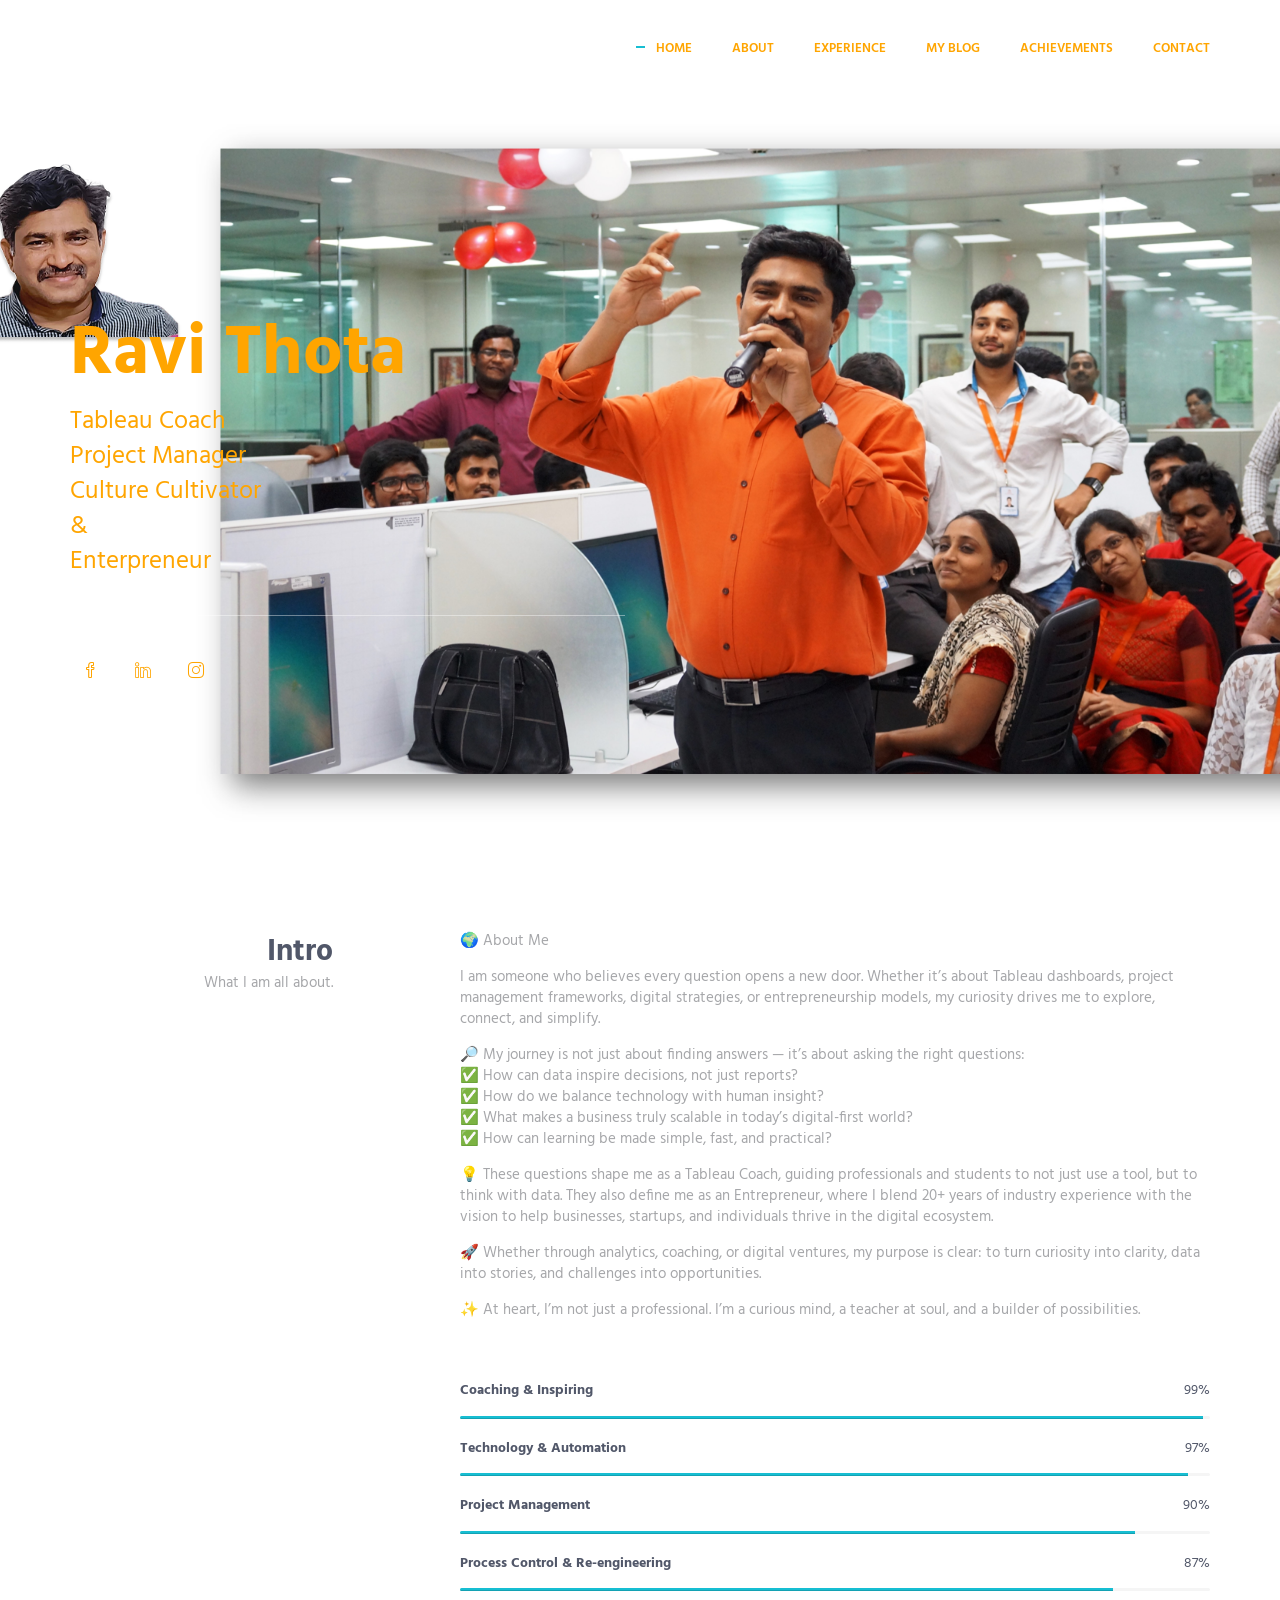
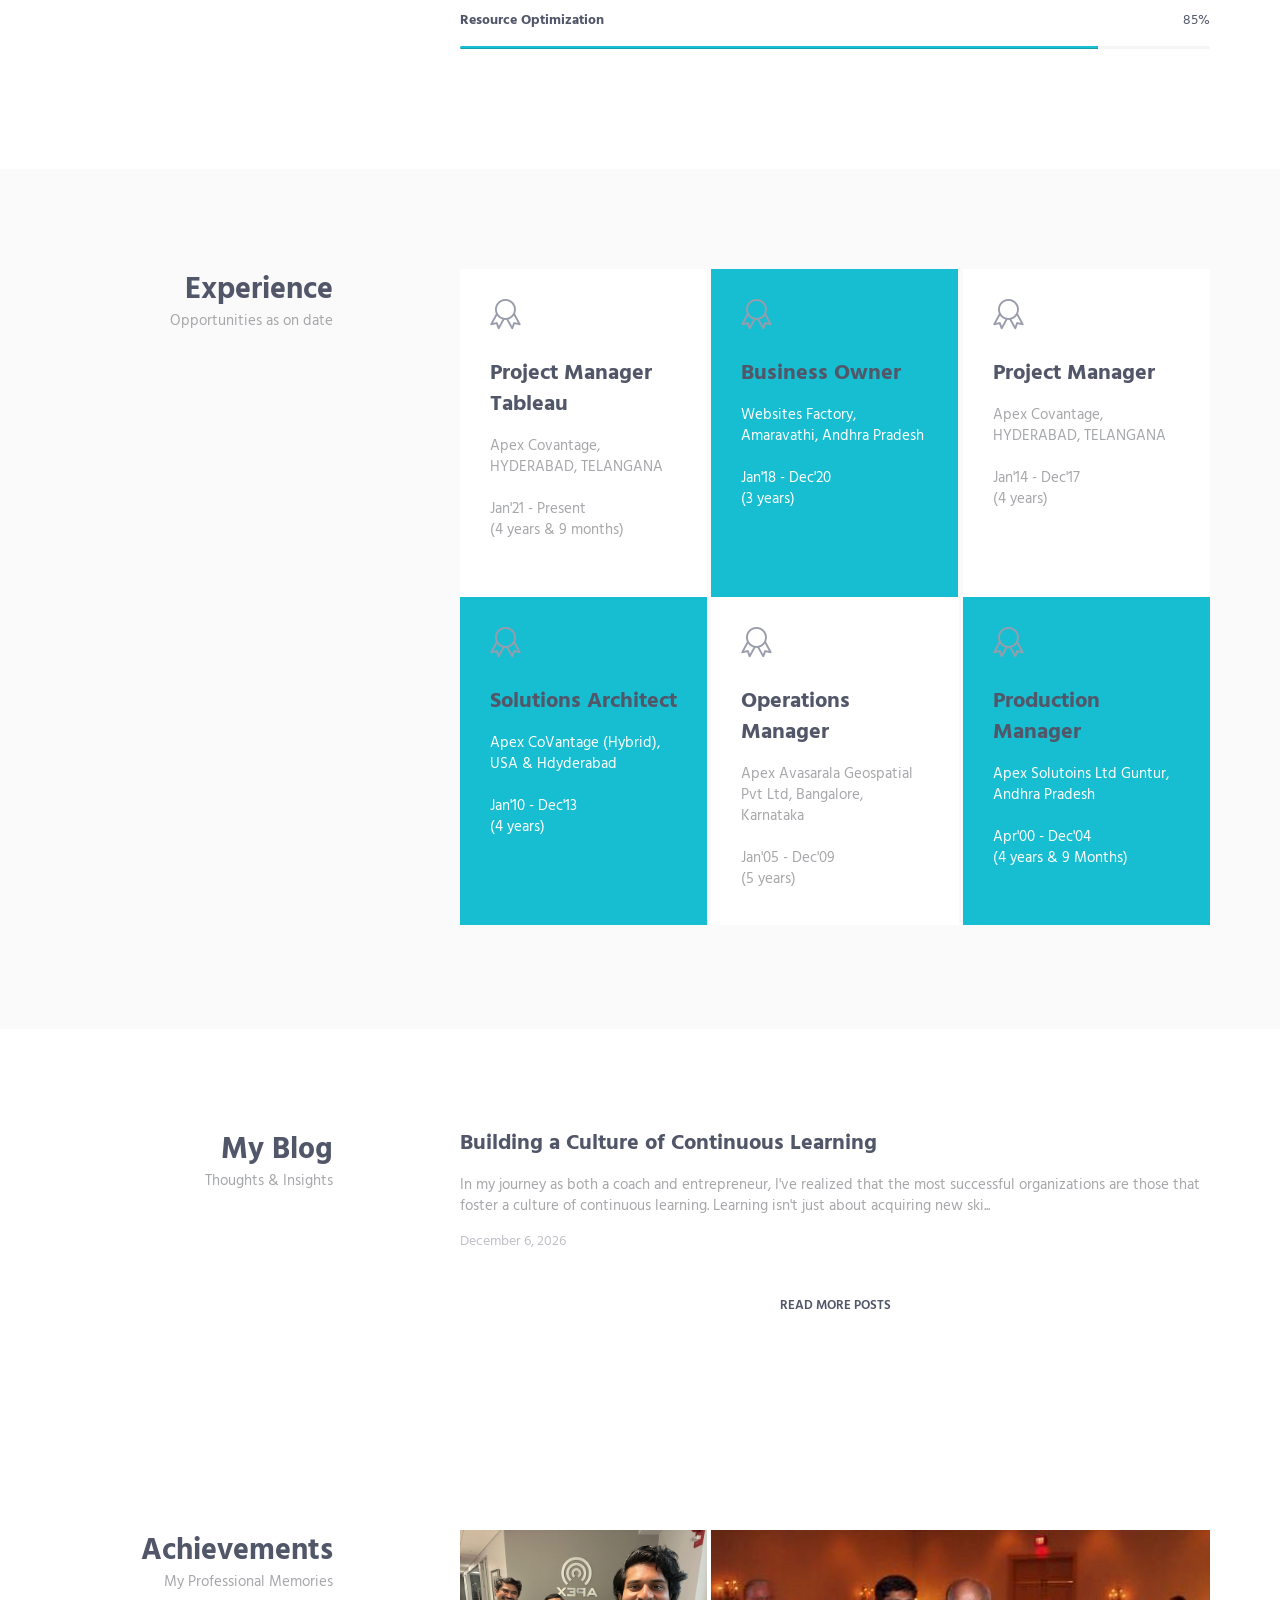
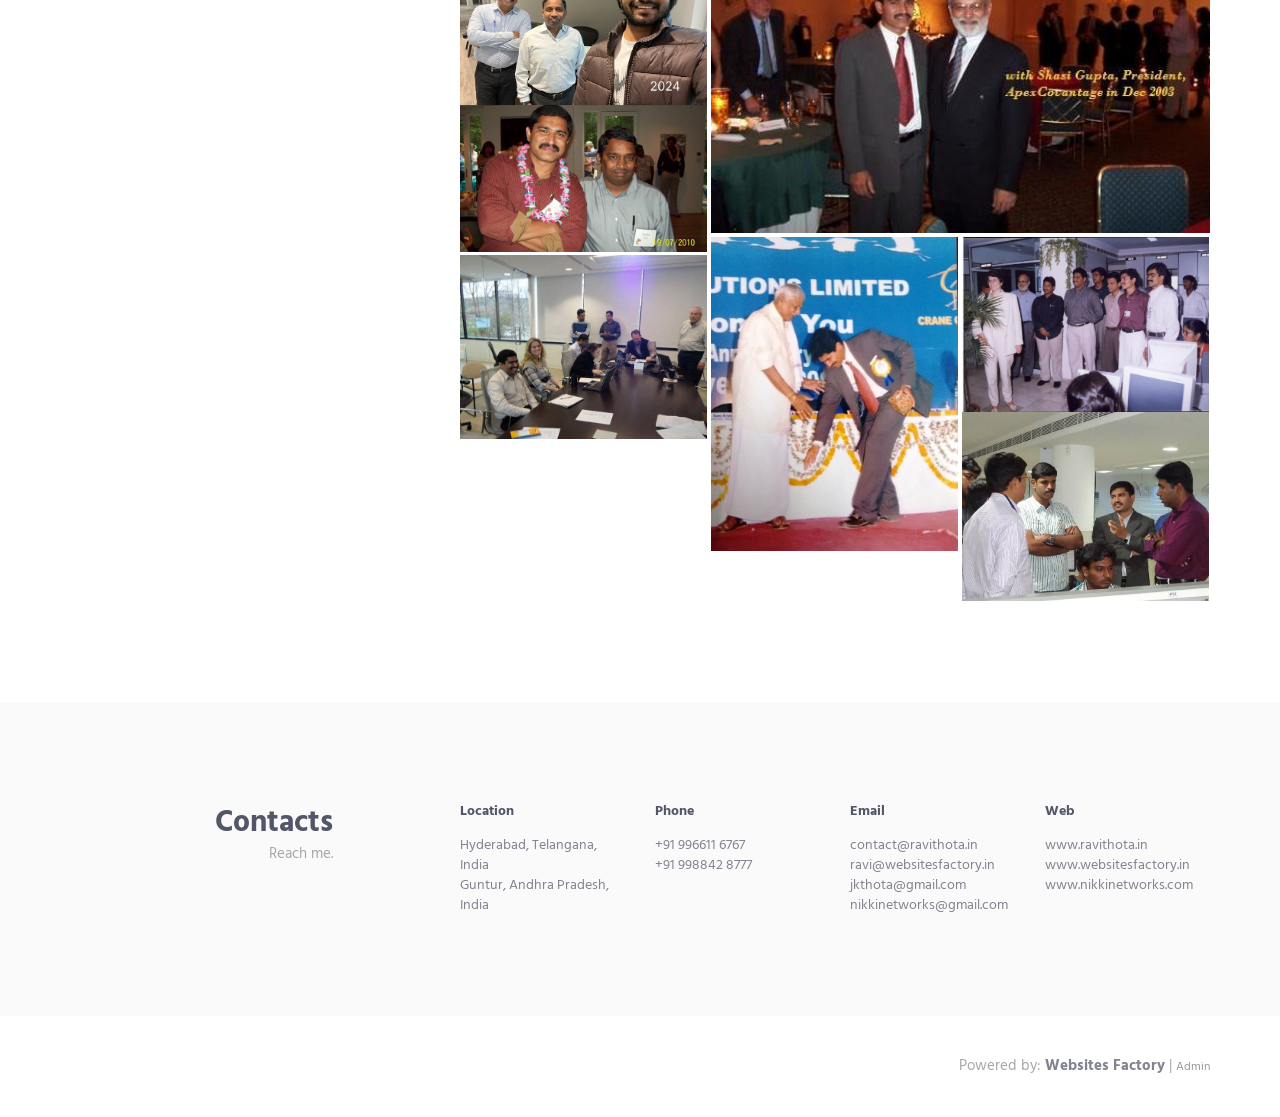
==== index.html @ 7f304d9e "First commit after adding blog feature." ====
<!DOCTYPE html>
<html lang="en" class="no-js">
    <!-- BEGIN HEAD -->
    <head>
        <meta charset="utf-8"/>
        <title>Ravi Thota - Official Website</title>
        <meta http-equiv="X-UA-Compatible" content="IE=edge">
        <meta content="width=device-width, initial-scale=1" name="viewport"/>
        <meta content="Tableau Coach" name="description"/>
        <meta content="Tableau Coach" name="author"/>

        <!-- GLOBAL MANDATORY STYLES -->
        <link href="http://fonts.googleapis.com/css?family=Hind:300,400,500,600,700" rel="stylesheet" type="text/css">
        <link href="vendor/simple-line-icons/css/simple-line-icons.css" rel="stylesheet" type="text/css"/>
        <link href="vendor/bootstrap/css/bootstrap.min.css" rel="stylesheet" type="text/css"/>

        <!-- PAGE LEVEL PLUGIN STYLES -->
        <link href="css/animate.css" rel="stylesheet">

        <!-- THEME STYLES -->
        <link href="css/layout.min.css" rel="stylesheet" type="text/css"/>

        <!-- Favicon -->
        <link rel="shortcut icon" href="favicon.ico"/>
    </head>
    <!-- END HEAD -->

    <!-- BODY -->
    <body id="body" data-spy="scroll" data-target=".header">

        <!--========== HEADER ==========-->
        <header class="header navbar-fixed-top">
            <!-- Navbar -->
            <nav class="navbar" role="navigation">
                <div class="container">
                    <!-- Brand and toggle get grouped for better mobile display -->
                    <div class="menu-container js_nav-item">
                        <button type="button" class="navbar-toggle" data-toggle="collapse" data-target=".nav-collapse">
                            <span class="sr-only">Toggle navigation</span>
                            <span class="toggle-icon"></span>
                        </button>

                        <!-- Logo -->
                        <!-- End Logo -->
                    </div>

                    <!-- Collect the nav links, forms, and other content for toggling -->
                    <div class="collapse navbar-collapse nav-collapse">
                        <div class="menu-container">
                            <ul class="nav navbar-nav navbar-nav-right">
                                <li class="js_nav-item nav-item"><a class="nav-item-child nav-item-hover" href="#body">Home</a></li>
                                <li class="js_nav-item nav-item"><a class="nav-item-child nav-item-hover" href="#about">About</a></li>
                                <li class="js_nav-item nav-item"><a class="nav-item-child nav-item-hover" href="#experience">Experience</a></li>
                                <li class="js_nav-item nav-item"><a class="nav-item-child nav-item-hover" href="#blog">My Blog</a></li>
                                <li class="js_nav-item nav-item"><a class="nav-item-child nav-item-hover"
				href="#work">Achievements</a></li>
                                <li class="js_nav-item nav-item"><a class="nav-item-child nav-item-hover" href="#contact">Contact</a></li>
                            </ul>
                        </div>
                    </div>
                    <!-- End Navbar Collapse -->
                </div>
            </nav>
            <!-- Navbar -->
        </header>
        <!--========== END HEADER ==========-->

        <!--========== SLIDER ==========-->
        <div class="promo-block parallax-window"
	data-parallax="scroll" data-image-src="img/1920x1080/01.png">
            <div class="container">
                <div class="row">
                    <div class="col-sm-6">
                        <div class="promo-block-divider">
			   <br/>
			   <br/>
			   <br/>
			   <br/>
			   <br/>
                            <h1 class="promo-block-title">Ravi Thota</h1>
                            <p class="promo-block-text">Tableau
			    Coach<br/> Project Manager<br/>
			    Culture Cultivator</br>
			       &amp;<br/> Enterpreneur</p>
                        </div>
                        <ul class="list-inline">
                            <li><a href="https://www.facebook.com/jkthota" class="social-icons"><i class="icon-social-facebook"></i></a></li>
                            <li><a
href="https://www.linkedin.com/in/ravi-thota-rt-49754112b" class="social-icons"><i class="icon-social-linkedin"></i></a></li>

<li>
  <a href="https://www.instagram.com/ravi_k_t.6777" class="social-icons" target="_blank">
    <i class="icon-social-instagram"></i>
  </a>
</li>
<li>
  <a href="https://wa.me/919966116767" class="social-icons" target="_blank">
    <i class="icon-social-whatsapp"></i>
  </a>
</li>
                        </ul>
                    </div>
                </div>
                <!--// end row -->
            </div>
        </div>
        <!--========== SLIDER ==========-->

        <!--========== PAGE LAYOUT ==========-->
        <!-- About -->
        <div id="about">
            <div class="container content-lg">
                <div class="row">
                    <div class="col-sm-3 sm-margin-b-30">
                        <div class="text-right sm-text-left">
                            <h2 class="margin-b-0">Intro</h2>
                            <p>What I am all about.</p>
                        </div>
                    </div>
                    <div class="col-sm-8 col-sm-offset-1">
                        <div class="margin-b-60">


<p>🌍 About Me</p>

<p>I am someone who believes every question opens a new door. Whether
it’s about Tableau dashboards, project management frameworks, digital
strategies, or entrepreneurship models, my curiosity drives me to
explore, connect, and simplify.</p>

<p>🔎 My journey is not just about finding answers — it’s about
asking the right questions:<br/>
✅ How can data inspire decisions, not just reports?<br/>
✅ How do we balance technology with human insight?<br/>
✅ What makes a business truly scalable in today’s digital-first world?<br/>
✅ How can learning be made simple, fast, and practical?<br/></p>

<p>💡 These questions shape me as a Tableau Coach, guiding
professionals and students to not just use a tool, but to think with
data. They also define me as an Entrepreneur, where I blend 20+ years
of industry experience with the vision to help businesses, startups,
and individuals thrive in the digital ecosystem.</p>

<p>🚀 Whether through analytics, coaching, or digital ventures, my purpose is clear:
to turn curiosity into clarity, data into stories, and challenges
into opportunities.</p>

<p>✨ At heart, I’m not just a professional. I’m a curious mind, a
teacher at soul, and a builder of possibilities.
</p> </div>

                        <!-- Progress Box -->
                        <div class="progress-box">
                            <h5>Coaching & Inspiring<span
			    class="color-heading pull-right">99%</span></h5>
                            <div class="progress">
                                <div class="progress-bar
				bg-color-base" role="progressbar"
				data-width="99"></div>
                            </div>
                        </div>

                        <div class="progress-box">
                            <h5>Technology & Automation <span
			    class="color-heading pull-right">97%</span></h5>
                            <div class="progress">
                                <div class="progress-bar
				bg-color-base" role="progressbar" data-width="97"></div>
                            </div>
                        </div>
                        <div class="progress-box">
                            <h5>Project Management<span
			    class="color-heading pull-right">90%</span></h5>
                            <div class="progress">
                                <div class="progress-bar
				bg-color-base" role="progressbar" data-width="90"></div>
                            </div>
                        </div>
                        <div class="progress-box">
                            <h5>Process Control & Re-engineering<span
			    class="color-heading pull-right">87%</span></h5>
                            <div class="progress">
                                <div class="progress-bar
				bg-color-base" role="progressbar"
				data-width="87"></div>
                            </div>
                        </div>
                        <div class="progress-box">
                            <h5>Resource Optimization<span
			    class="color-heading pull-right">85%</span></h5>
                            <div class="progress">
                                <div class="progress-bar
				bg-color-base" role="progressbar"
				data-width="85"></div>
                            </div>
                        </div>
                        <!-- End Progress Box -->
                    </div>
                </div>
                <!--// end row -->
            </div>
        </div>
        <!-- End About -->

        <!-- Experience -->
        <div id="experience">
            <div class="bg-color-sky-light" data-auto-height="true">
                <div class="container content-lg">
                    <div class="row">
                        <div class="col-sm-3 sm-margin-b-30">
                            <div class="text-right sm-text-left">
                                <h2 class="margin-b-0">Experience</h2>
                                <p>Opportunities as on date</p>
                            </div>
                        </div>
                        <div class="col-sm-8 col-sm-offset-1">
                            <div class="row row-space-2 margin-b-4">


				<div class="col-md-4 md-margin-b-4">
                                    <div class="service" data-height="height">
                                        <div class="service-element">
                                            <i class="service-icon icon-badge"></i>
                                        </div>
                                        <div class="service-info">
                                            <h3>Project Manager
					    Tableau</h3>
                                            <p class="margin-b-5">Apex
					       Covantage, HYDERABAD, TELANGANA<br/><br>
					       Jan'21 - Present <br/>
					       (4 years & 9 months)</p>
                                        </div>
                                    </div>
                                </div>

				<div class="col-md-4 md-margin-b-4">
                                    <div class="service bg-color-base wow zoomIn" data-height="height" data-wow-duration=".3" data-wow-delay=".1s">
                                        <div class="service-element">
                                            <i class="service-icon icon-badge"></i>
                                        </div>
                                        <div class="service-info">
                                            <h3>Business Owner</h3>
                                            <p class="margin-b-5
					    color-white">Websites
					    Factory, Amaravathi,
					    Andhra Pradesh
<br/><br>
					       Jan'18 - Dec'20 <br/>
					       (3 years)</p>
                                        </div>
                                        <a href="#" class="content-wrapper-link"></a>    
                                    </div>
                                </div>



				<div class="col-md-4 md-margin-b-4">
                                    <div class="service" data-height="height">
                                        <div class="service-element">
                                            <i class="service-icon icon-badge"></i>
                                        </div>
                                        <div class="service-info">
                                            <h3>Project Manager</h3>
                                            <p class="margin-b-5">Apex
					       Covantage, HYDERABAD, TELANGANA<br/><br>
					       Jan'14 - Dec'17 <br/>
					       (4 years)</p>
                                        </div>
                                    </div>
                                </div>


				<div class="col-md-4 md-margin-b-4">
                                    <div class="service bg-color-base wow zoomIn" data-height="height" data-wow-duration=".3" data-wow-delay=".1s">
                                        <div class="service-element">
                                            <i class="service-icon icon-badge"></i>
                                        </div>
                                        <div class="service-info">
                                            <h3>Solutions Architect</h3>
                                            <p class="margin-b-5
					    color-white">Apex
					    CoVantage (Hybrid), USA &
					    Hdyderabad
					   <br/><br>
					       Jan'10 - Dec'13 <br/>
					       (4 years)</p>
                                        </div>
                                        <a href="#" class="content-wrapper-link"></a>    
                                    </div>
                                </div>



                                <div class="col-md-4">
                                    <div class="service" data-height="height">
                                        <div class="service-element">
                                            <i class="service-icon icon-badge"></i>
                                        </div>
                                        <div class="service-info">
                                            <h3>Operations Manager</h3>
                                            <p
					    class="margin-b-5">Apex
					    Avasarala Geospatial Pvt
					    Ltd, Bangalore, Karnataka
<br/><br>
					       Jan'05 - Dec'09 <br/>
					       (5 years)</p>
                                        </div>
                                        <a href="#" class="content-wrapper-link"></a>    
                                    </div>
                                </div>

				<div class="col-md-4 md-margin-b-4">
                                    <div class="service bg-color-base wow zoomIn" data-height="height" data-wow-duration=".3" data-wow-delay=".1s">
                                        <div class="service-element">
                                            <i class="service-icon icon-badge"></i>
                                        </div>
                                        <div class="service-info">
                                            <h3>Production Manager</h3>
                                            <p class="margin-b-5
					    color-white">Apex
					    Solutoins Ltd Guntur,
					    Andhra Pradesh
					   <br/><br>
					       Apr'00 - Dec'04 <br/>
					       (4 years & 9 Months)</p>
                                        </div>
                                        <a href="#" class="content-wrapper-link"></a>    
                                    </div>
                                </div>



                            </div>
                            <!--// end row -->
                        </div>
                    </div>
                    <!--// end row -->
                </div>
            </div>
        </div>
        <!-- End Experience -->

        <!-- Blog -->
        <div id="blog">
            <div class="container content-lg">
                <div class="row">
                    <div class="col-sm-3 sm-margin-b-30">
                        <div class="text-right sm-text-left">
                            <h2 class="margin-b-0">My Blog</h2>
                            <p>Thoughts & Insights</p>
                        </div>
                    </div>
                    <div class="col-sm-8 col-sm-offset-1">
                        <!-- Latest Blog Post Container -->
                        <div id="latest-blog-container">
                            <!-- Latest blog post will be dynamically loaded here -->
                        </div>
                        
                        <!-- More Button -->
                        <div class="text-center">
                            <a href="blog.html" class="btn-theme btn-theme-sm btn-white-bg text-uppercase">Read More Posts</a>
                        </div>
                    </div>
                </div>
                <!--// end row -->
            </div>
        </div>
        <!-- End Blog -->

        <!-- Work -->
        <div id="work">
            <div class="container content-lg">
                <div class="row">
                    <div class="col-sm-3 sm-margin-b-30">
                        <div class="text-right sm-text-left">
                            <h2 class="margin-b-0">Achievements</h2>
                            <p>My Professional Memories</p>
                        </div>
                    </div>
                    <div class="col-sm-8 col-sm-offset-1">
                        <!-- Masonry Grid -->
                        <div class="masonry-grid row row-space-2">
                            <div class="masonry-grid-sizer col-xs-6
col-sm-6 col-md-1"></div>

                            <div class="masonry-grid-item col-xs-12 col-sm-6 col-md-4 margin-b-4">
                                <!-- Work -->
                                <div class="work work-popup-trigger">
                                    <div class="work-overlay">
                                        <img class="full-width
					img-responsive"
					src="img/397x400/pardha.png" alt="Portfolio Image">
                                    </div>
                                    <div class="work-popup-overlay">
                                        <div class="work-popup-content">
                                            <a href="javascript:void(0);" class="work-popup-close">Hide</a>
                                            <div class="margin-b-30">
                                                <h3
						class="margin-b-5">2010
						& 2024
						Visit to Herndon, USA</h3>
                                                <span></span>
                                            </div>
                                            <div class="row">
                                                <div class="col-sm-8 work-popup-content-divider sm-margin-b-20">
                                                    <div class="margin-t-10 sm-margin-t-0">
                                                        <ul class="list-inline work-popup-tag">
                                                            <li class="work-popup-tag-item"><a class="work-popup-tag-link"
							    href="#">



<p>🌟 My Role Model – Sri Pardha Karamsetty, CEO Apex CoVantage</p>
<p>Every journey needs inspiration, and for me, that light has been
Sri Pardha Garu. He is more than a leader — he is a visionary who has shown how
knowledge, humility, and service can create a lasting impact.</p>

<p>What inspires me most about Sri Pardha Garu is his ability to
blend wisdom with action. He doesn’t just speak about values; he
lives them. His clarity of thought, courage in decisions, and deep
compassion for people have been guiding principles in my own path as
a Tableau Coach and Entrepreneur.</p>

<p>💡 From him, I learned that true leadership is not about titles,
but about the questions we ask, the opportunities we create, and the
lives we touch.</p>

<p>🙏 I feel grateful to carry forward even a fraction of his vision
— to inspire, to build, and to serve with purpose.</p>
							      </a></li>
                                                        </ul>
                                                    </div>
                                                </div>
                                                <div class="col-sm-4">
                                                    <div
class="margin-t-10 sm-margin-t-0">

<p>Photo<br/>

Top (Herndon, 2024): With Sri Pardha Garu and my elder son, Vamsi
Thota<br/>
<br/>
Bottom (Herndon, 2010): With Sri Pardha Garu at a Christmas Party</p>

                                                    </div>
                                                </div>
                                            </div>
                                        </div>
                                    </div>
                                </div>
                                <!-- End Work -->
                            </div>

                            <div class="masonry-grid-item col-xs-12 col-sm-6 col-md-8 margin-b-4">
                                <!-- Work -->
                                <div class="work work-popup-trigger">
                                    <div class="work-overlay">
                                        <img class="full-width img-responsive" src="img/800x400/01.jpg" alt="Portfolio Image">
                                    </div>
                                    <div class="work-popup-overlay">
                                        <div class="work-popup-content">
                                            <a href="javascript:void(0);" class="work-popup-close">Hide</a>
                                            <div class="margin-b-30">
                                                <h3 class="margin-b-5">Consistency
						   & Stability</h3>
                                                <span>25 years
						   Service at APEX
						   in various
						   Departments</span>
                                            </div>
                                            <div class="row">
                                                <div class="col-sm-8 work-popup-content-divider sm-margin-b-20">
                                                    <div class="margin-t-10 sm-margin-t-0">
<p>An accomplished Content Development & e-Publishing Professional
   with significant experience of 19 years with Apex Covantage in
   diverse areas encompassing web content development, project
   management, customer engagement, quality, reporting &
   documentation, and people management</p>

<p>Expert in providing tactical E-learning solutions using strong
   knowledge of all phases of the Content Development Life Cycle,
   including Study, Analysis, Content Design, Deployment, Integration
   and Implementation. Well versed with data conversions, client
   interaction, production of conversion samples, re-engineering of
   production process.</p>

							<ul class="list-inline work-popup-tag">
                                                            <li class="work-popup-tag-item"><a class="work-popup-tag-link"
							    href="#">Photo:
							       With
							       Dr.
							       Shashi
							       Gupta -
							       Founder
							       of APEX
							       CoVantage
							       in 2003
							      </a></li>
                                                        </ul>
                                                    </div>
                                                </div>
                                                <div class="col-sm-4">
                                                    <div class="margin-t-10 sm-margin-t-0">
                                                        <p class="margin-b-5"><strong>Project
							   Manager:</strong>
							2012-2017</p>
                                                        <p class="margin-b-5"><strong>Operations
							   Manager:</strong>
							2007-2011</p>
                                                        <p class="margin-b-5"><strong>Production
							   Manager:</strong>
							2001-2006</p>
                                                        <p class="margin-b-5"><strong>Process
							   Quality
							   Group
							   Leader:</strong>
							1999-2000</p>
                                                    </div>
                                                </div>
                                            </div>
                                        </div>
                                    </div>
                                </div>
                                <!-- End Work -->
                            </div>



                            <div class="masonry-grid-item col-xs-12 col-sm-6 col-md-4 margin-b-4">
                                <!-- Work -->
                                <div class="work work-popup-trigger">
                                    <div class="work-overlay">
                                        <img class="full-width img-responsive" src="img/397x400/01.jpg" alt="Portfolio Image">
                                    </div>
                                    <div class="work-popup-overlay">
                                        <div class="work-popup-content">
                                            <a href="javascript:void(0);" class="work-popup-close">Hide</a>
                                            <div class="margin-b-30">
                                                <h3 class="margin-b-5">5
						   Years Anniversary
						   Celebration with
						   APEX - Guntur</h3>
                                                <span></span>
                                            </div>
                                            <div class="row">
                                                <div class="col-sm-8 work-popup-content-divider sm-margin-b-20">
                                                    <div class="margin-t-10 sm-margin-t-0">
                                                        <ul class="list-inline work-popup-tag">
                                                            <li class="work-popup-tag-item"><a class="work-popup-tag-link"
							    href="#">Photo:
							       With
							       Mr.
							       Grandhi
							       Subba
							       Rao
							       Garu-
							       Founder
							       of
							       Crane
							       Group
							       of
							       Companies
							       - 
							       2005
							      </a></li>
                                                        </ul>
                                                    </div>
                                                </div>
                                                <div class="col-sm-4">
                                                    <div class="margin-t-10 sm-margin-t-0">
                                                    </div>
                                                </div>
                                            </div>
                                        </div>
                                    </div>
                                </div>
                                <!-- End Work -->
                            </div>
                            <div class="masonry-grid-item col-xs-12 col-sm-6 col-md-4 md-margin-b-4">
                                <!-- Work -->
                                <div class="work work-popup-trigger">
                                    <div class="work-overlay">
                                        <img class="full-width img-responsive" src="img/397x300/01.jpg" alt="Portfolio Image">
                                    </div>
                                    <div class="work-popup-overlay">
                                        <div class="work-popup-content">
                                            <a href="javascript:void(0);" class="work-popup-close">Hide</a>
                                            <div class="margin-b-30">
                                                <h3 class="margin-b-5">Success
						   Meet in 1999</h3>
                                                <span></span>
                                            </div>
                                            <div class="row">
                                                <div class="col-sm-8 work-popup-content-divider sm-margin-b-20">
                                                    <div class="margin-t-10 sm-margin-t-0">
                                                        <ul class="list-inline work-popup-tag">
                                                            <li class="work-popup-tag-item"><a class="work-popup-tag-link"
							    href="#">Photo:
							       With
							       Dr.
							       Shashi
							       Gupta -
							       &
							       Margaget
							       Founder
							       &
							       CoFounder
							       of APEX
							       CoVantage
							       in 1999
							      </a></li>
                                                        </ul>
                                                    </div>
                                                </div>
                                                <div class="col-sm-4">
                                                    <div class="margin-t-10 sm-margin-t-0">
                                                    </div>
                                                </div>
                                            </div>
                                        </div>
                                    </div>
                                </div>
                                <!-- End Work -->
                            </div>
                            <div class="masonry-grid-item col-xs-12 col-sm-6 col-md-4 md-margin-b-4">
                                <!-- Work -->
                                <div class="work work-popup-trigger">
                                    <div class="work-overlay">
                                        <img class="full-width img-responsive" src="img/397x300/02.jpg" alt="Portfolio Image">
                                    </div>
                                    <div class="work-popup-overlay">
                                        <div class="work-popup-content">
                                            <a href="javascript:void(0);" class="work-popup-close">Hide</a>
                                            <div class="margin-b-30">
                                                <h3 class="margin-b-5">Solution
						   Archtecture Meeting
						   in USA - Herndon VA</h3>
                                                <span></span>
                                            </div>
                                            <div class="row">
                                                <div class="col-sm-8 work-popup-content-divider sm-margin-b-20">
                                                    <div class="margin-t-10 sm-margin-t-0">
                                                        <ul class="list-inline work-popup-tag">
                                                            <li class="work-popup-tag-item"><a class="work-popup-tag-link"
							    href="#">Photo:
							       With
							       David
							       Case,
							       Micky &
							       Ram
							       in 2010
							      </a></li>
                                                        </ul>
                                                    </div>
                                                </div>
                                                <div class="col-sm-4">
                                                    <div class="margin-t-10 sm-margin-t-0">
                                                    </div>
                                                </div>
                                            </div>
                                        </div>
                                    </div>
                                </div>
                                <!-- End Work -->
                            </div>
                            <div class="masonry-grid-item col-xs-12 col-sm-6 col-md-4">
                                <!-- Work -->
                                <div class="work work-popup-trigger">
                                    <div class="work-overlay">
                                        <img class="full-width img-responsive" src="img/397x300/03.jpg" alt="Portfolio Image">
                                    </div>
                                    <div class="work-popup-overlay">
                                        <div class="work-popup-content">
                                            <a href="javascript:void(0);" class="work-popup-close">Hide</a>
                                            <div class="margin-b-30">
                                                <h3 class="margin-b-5">Success
						   Meet with Client
						   in Chennai
						   - 2015</h3>
                                                <span></span>
                                            </div>
                                            <div class="row">
                                                <div class="col-sm-8 work-popup-content-divider sm-margin-b-20">
                                                    <div class="margin-t-10 sm-margin-t-0">
                                                        <ul class="list-inline work-popup-tag">
                                                             <li class="work-popup-tag-item"><a class="work-popup-tag-link"
							    href="#">Photo:
							       With
							       Kamal
							       Kannan,
							       Kamalhasan
							       & 
							       Ravi,
							       in 2015
							      </a></li>
                                                       </ul>
                                                    </div>
                                                </div>
                                                <div class="col-sm-4">
                                                    <div class="margin-t-10 sm-margin-t-0">
                                                    </div>
                                                </div>
                                            </div>
                                        </div>
                                    </div>
                                </div>
                                <!-- End Work -->
                            </div>
                        </div>
                        <!-- End Masonry Grid -->
                    </div>
                </div>
                <!--// end row -->
            </div>
        </div>
        <!-- End Work -->
            
        <!-- Contact -->
        <div id="contact">
            <div class="bg-color-sky-light">
                <div class="container content-lg">
                    <div class="row">
                        <div class="col-sm-3 sm-margin-b-30">
                            <div class="text-right sm-text-left">
                                <h2 class="margin-b-0">Contacts</h2>
                                <p>Reach me.</p>
                            </div>
                        </div>
                        <div class="col-sm-8 col-sm-offset-1">
                            <div class="row">
                                <div class="col-md-3 col-xs-6 md-margin-b-30">
                                    <h5>Location</h5>
				    
                                    <a href="#">Hyderabad, Telangana,
				    India</a><br/>
                                    <a href="#">Guntur, Andhra
				       Pradesh, India</a><br/>
                                </div>
                                <div class="col-md-3 col-xs-6 md-margin-b-30">
                                    <h5>Phone</h5>
                                    <a href="#">+91 996611
				       6767</a><br/>
                                    <a href="#">+91 998842 8777</a>
				    
                                </div>
                                <div class="col-md-3 col-xs-6">
                                    <h5>Email</h5>
                                    <a
				    href="mailto:#">contact@ravithota.in</a><br/>
                                    <a href="mailto:#">ravi@websitesfactory.in</a><br/>
                                    <a
				    href="mailto:#">jkthota@gmail.com</a><br/>
                                    <a href="mailto:#">nikkinetworks@gmail.com</a>
	                     </div>
                                <div class="col-md-3 col-xs-6">
                                    <h5>Web</h5>
                                    <a href="https://ravithota.in/">www.ravithota.in</a><br/>
                                    <a href="https://websitesfactory.in/">www.websitesfactory.in</a>
                                    <a href="https://nikkinetworks.com/">www.nikkinetworks.com</a>

                                </div>
                            </div>
                        </div>
                    </div>
                    <!--// end row -->
                </div>
            </div>
        </div>
        <!-- End Contact -->
        <!--========== END PAGE LAYOUT ==========-->

        <!--========== FOOTER ==========-->
        <footer class="footer">
            <div class="content container">
                <div class="row">
                    <div class="col-xs-6">
                    </div>
                    <div class="col-xs-6 text-right sm-text-left">
                        <p class="margin-b-0">
                           Powered by: <a class="fweight-700"
                           href="http://www.websitesfactory.in/">Websites
                              Factory</a> | <a href="admin-blog.html" style="color: #999; font-size: 12px;">Admin</a></p>
                    </div>
                </div>
                <!--// end row -->
            </div>
        </footer>
        <!--========== END FOOTER ==========-->

        <!-- Back To Top -->
        <a href="javascript:void(0);" class="js-back-to-top back-to-top">Top</a>

        <!-- JAVASCRIPTS(Load javascripts at bottom, this will reduce page load time) -->
        <!-- CORE PLUGINS -->
        <script src="vendor/jquery.min.js" type="text/javascript"></script>
        <script src="vendor/jquery-migrate.min.js" type="text/javascript"></script>
        <script src="vendor/bootstrap/js/bootstrap.min.js" type="text/javascript"></script>

        <!-- PAGE LEVEL PLUGINS -->
        <script src="vendor/jquery.easing.js" type="text/javascript"></script>
        <script src="vendor/jquery.back-to-top.js" type="text/javascript"></script>
        <script src="vendor/jquery.smooth-scroll.js" type="text/javascript"></script>
        <script src="vendor/jquery.wow.min.js" type="text/javascript"></script>
        <script src="vendor/jquery.parallax.min.js" type="text/javascript"></script>
        <script src="vendor/jquery.appear.js" type="text/javascript"></script>
        <script src="vendor/masonry/jquery.masonry.pkgd.min.js" type="text/javascript"></script>
        <script src="vendor/masonry/imagesloaded.pkgd.min.js" type="text/javascript"></script>

        <!-- PAGE LEVEL SCRIPTS -->
        <script src="js/layout.min.js" type="text/javascript"></script>
        <script src="js/components/progress-bar.min.js" type="text/javascript"></script>
        <script src="js/components/masonry.min.js" type="text/javascript"></script>
        <script src="js/components/wow.min.js" type="text/javascript"></script>
        <script src="js/blog-manager.js" type="text/javascript"></script>
        
        <!-- Blog Display Script -->
        <script>
            document.addEventListener('DOMContentLoaded', function() {
                displayLatestBlog();
            });

            function displayLatestBlog() {
                const container = document.getElementById('latest-blog-container');
                const latestBlog = blogManager.getLatestBlog();
                
                if (!latestBlog) {
                    container.innerHTML = '<div class="text-center"><p>No blog posts available yet.</p></div>';
                    return;
                }

                const html = `
                    <div class="blog-post margin-b-30">
                        ${latestBlog.imageUrl ? `
                            <div class="blog-post-img">
                                <img class="img-responsive" src="${latestBlog.imageUrl}" alt="${latestBlog.title}">
                            </div>
                        ` : ''}
                        <div class="blog-post-content">
                            <h3 class="blog-post-title">${latestBlog.title}</h3>
                            <p class="blog-post-text">${truncateText(latestBlog.content, 200)}</p>
                            <div class="blog-post-meta">
                                <span class="blog-post-date">${latestBlog.date}</span>
                            </div>
                        </div>
                    </div>
                `;
                
                container.innerHTML = html;
            }
        </script>

    </body>
    <!-- END BODY -->
</html>
---- css/layout.min.css ----
.link,body{position:relative;font-family:Hind,sans-serif}.btn-theme,p{line-height:1.4}.btn-theme.active.focus,.btn-theme.active:focus,.btn-theme.focus,.btn-theme:active.focus,.btn-theme:active:focus,.btn-theme:focus,:active,:focus,a,a:active,a:focus,a:hover{outline:0}.btn-theme:hover,.progress-box .progress-bar{transition-property:all;transition-timing-function:cubic-bezier(.7,1,.7,1)}.header .nav-item-child,.link,a,body,em,h1,h2,h3,h4,h5,h6,li,li a,p,span{font-family:Hind,sans-serif}.header .nav-item-hover:after,.link:after,.work .work-overlay:before{content:" "}.back-to-top,.header .nav-item-child,.link{text-transform:uppercase}.back-to-top:focus,.back-to-top:hover,.btn-theme.focus,.btn-theme:focus,.btn-theme:hover,.content-wrapper-link,.header .logo-wrap:focus,.header .logo-wrap:hover,a:active,a:focus,a:hover,h1>a:focus,h2>a:focus,h3>a:focus,h4>a:focus,h5>a:focus,h6>a:focus{text-decoration:none}.container-full-width:after,.container-sm:after{clear:both}html{overflow-x:hidden}body,html,html a{-webkit-font-smoothing:antialiased}p{font-size:15px;font-weight:400;color:#a6a7aa;margin-bottom:15px}em,li,li a{font-size:16px;font-weight:500;color:#515769}a{color:#81848f}a:active,a:focus,a:hover{color:#999caa}.link{font-size:13px;font-weight:600}.back-to-top,.form-control,span{font-weight:400}.link:after{position:absolute;top:8px;right:-15px;width:9px;height:2px;background:#17bed2}span{font-size:14px;color:#bfc1c7}h1,h2,h3,h4,h5,h6{font-weight:700;color:#515769;line-height:1.4;margin:0 0 15px}h1>a,h2>a,h3>a,h4>a,h5>a,h6>a{color:#515769}h1>a:hover,h2>a:hover,h3>a:hover,h4>a:hover,h5>a:hover,h6>a:hover{color:#999caa;text-decoration:none}h1{font-size:40px}h2{font-size:30px}h3,h4{font-size:22px}::selection{color:#fff;background:#17bed2;text-shadow:none}::-webkit-selection{color:#fff;background:#17bed2;text-shadow:none}::-moz-selection{color:#fff;background:#17bed2;text-shadow:none}.section-seperator{border-bottom:1px solid #edf0f2}.content-wrapper-link{position:absolute;top:0;left:0;right:0;bottom:0;display:block;z-index:3}.btn-icon,.btn-theme,.work{position:relative}.btn-theme,.social-icons{display:inline-block;vertical-align:middle;text-align:center}.btn-theme{background-image:none;border-style:solid;white-space:nowrap;-ms-touch-action:manipulation;touch-action:manipulation;cursor:pointer;-webkit-user-select:none;-moz-user-select:none;-ms-user-select:none;user-select:none}.btn-theme:hover{transition-duration:.3s}.btn-theme.active,.btn-theme:active{background-image:none;outline:0}.btn-theme.disabled,.btn-theme[disabled],fieldset[disabled] .btn-theme{cursor:not-allowed;box-shadow:none;opacity:.65;pointer-events:none}.btn-icon{top:1px;margin-right:10px}.btn-white-bg{color:#515769;background:#fff;border-color:transparent;border-width:0}.btn-white-bg.focus,.btn-white-bg:focus,.btn-white-bg:hover{color:#fff;background:#17bed2;border-color:transparent}.btn-white-brd{color:#fff;background:0 0;border-color:#fff;border-width:2px}.btn-white-brd.focus,.btn-white-brd:focus,.btn-white-brd:hover{color:#515769;background:#fff;border-color:#fff}.btn-default-bg{color:#515769;background:#f3f4f5;border-color:transparent;border-width:0}.btn-default-bg.focus,.btn-default-bg:focus,.btn-default-bg:hover{color:#fff;background:#17bed2;border-color:transparent}.btn-theme-sm{font-size:13px;font-weight:600;padding:15px 40px}.btn-theme-md{font-size:15px;font-weight:600;padding:20px 30px}.progress-box .progress{box-shadow:none;height:3px}.progress-box .progress-bar{transition-duration:2s}.social-icons{width:40px;height:40px;font-size:16px;color:orange;border-radius:50%;padding:11px;transition-duration:.3s;transition-property:all;transition-timing-function:cubic-bezier(.7,1,.7,1)}.work .work-overlay:before,.work .work-popup-overlay{top:0;width:100%;height:100%;transition-property:all;transition-timing-function:cubic-bezier(.7,1,.7,1);transition-duration:.3s;left:0}.social-icons:hover{color:#515769;background:#fff;transition-duration:.3s;transition-property:all;transition-timing-function:cubic-bezier(.7,1,.7,1)}.promo-block{padding:220px 0 130px}.promo-block .promo-block-title{font-size:70px;color:orange;line-height:1}@media (max-width:480px){.promo-block .promo-block-title{font-size:50px}}.promo-block .promo-block-text{font-size:25px;color:orange;}.promo-block .promo-block-divider{border-bottom:1px solid rgba(255,255,255,.4);padding-bottom:20px;margin-bottom:35px}.service{background:#fff;padding:30px}.service .service-element,.service .service-info{-webkit-transform:translate3d(0,0,0);-moz-transform:translate3d(0,0,0);transform:translate3d(0,0,0);transition-duration:.3s;transition-property:all;transition-timing-function:cubic-bezier(.7,1,.7,1)}.service .service-icon{display:block;font-size:30px;color:#999caa;margin-bottom:30px}.service:hover .service-element{opacity:0;-webkit-transform:translate3d(0,-100%,0);-moz-transform:translate3d(0,-100%,0);transform:translate3d(0,-100%,0);transition-duration:.3s;transition-property:all;transition-timing-function:cubic-bezier(.7,1,.7,1)}.service:hover .service-info{-webkit-transform:translate3d(0,-30%,0);-moz-transform:translate3d(0,-30%,0);transform:translate3d(0,-30%,0);transition-duration:.3s;transition-property:all;transition-timing-function:cubic-bezier(.7,1,.7,1)}.work{display:block}.work .work-overlay{position:relative;cursor:pointer}.work .work-overlay:before{position:absolute;background:0 0}.work:hover .work-overlay:before{background:rgba(0,0,0,.5);transition-duration:.3s;transition-property:all;transition-timing-function:cubic-bezier(.7,1,.7,1)}.work .work-popup-overlay{position:fixed;right:0;z-index:99999;opacity:0;visibility:hidden;-webkit-backface-visibility:hidden;backface-visibility:hidden;overflow-x:hidden;background:rgba(81,87,105,.4)}.work .work-popup-overlay-show{opacity:1;visibility:visible;-webkit-backface-visibility:visible;backface-visibility:visible;transition-duration:.3s;transition-property:all;transition-timing-function:cubic-bezier(.7,1,.7,1)}.work .work-popup-content{position:absolute;top:50%;left:0;right:0;width:730px;height:auto;display:block;background:#fff;padding:30px;margin:0 auto;-webkit-transform:translate3d(0,-50%,0);-moz-transform:translate3d(0,-50%,0);transform:translate3d(0,-50%,0)}.header .logo-img,.header .logo-img-main,.header .logo-wrap{display:inline-block}.work .work-popup-content-divider{border-right:1px solid #cdcecf}@media (max-width:768px){.work .work-popup-content{width:95%}.work .work-popup-content-divider{border-right:none;border-bottom:1px solid #cdcecf}}.work .work-popup-close{float:right;font-size:13px;font-weight:700;color:#c5c6cb;transition-duration:.3s;transition-property:all;transition-timing-function:cubic-bezier(.7,1,.7,1)}.work .work-popup-close:hover{color:#aaacb3;transition-duration:.3s;transition-property:all;transition-timing-function:cubic-bezier(.7,1,.7,1)}.work .work-popup-tag{margin:0}.work .work-popup-tag-item{padding:0 2px}.work .work-popup-tag-link{font-size:13px}.footer .footer-logo{width:64px;height:auto}.navbar-fixed-top .navbar-collapse{max-height:100%}.header .navbar{margin-bottom:0;border-bottom:1px solid rgba(255,255,255,.2);transition-duration:.3s;transition-property:all;transition-timing-function:cubic-bezier(.7,1,.7,1)}.header .navbar-toggle{width:25px;height:25px;border:none;padding:0;margin:35px 0}.header .navbar-toggle .toggle-icon{position:relative;width:21px;height:1px;display:inline-block;background:#515769;transition-duration:.3s;transition-property:all;transition-timing-function:cubic-bezier(.7,1,.7,1)}.header .navbar-toggle .toggle-icon:after,.header .navbar-toggle .toggle-icon:before{position:absolute;left:0;background:#515769;content:" "}.header .navbar-toggle .toggle-icon:before{width:10px;height:1px;bottom:10px;-webkit-transform:rotate(0);-moz-transform:rotate(0);transform:rotate(0);transition-duration:.3s;transition-property:all;transition-timing-function:cubic-bezier(.7,1,.7,1)}.header .navbar-toggle .toggle-icon:after{width:16px;height:1px;top:-5px;-webkit-transform:rotate(0);-moz-transform:rotate(0);transform:rotate(0);transition-duration:.3s;transition-property:all;transition-timing-function:cubic-bezier(.7,1,.7,1)}.header .navbar-toggle:hover .toggle-icon{background:#17bed2;transition-duration:.3s;transition-property:all;transition-timing-function:cubic-bezier(.7,1,.7,1)}.header .navbar-toggle:hover .toggle-icon:after,.header .navbar-toggle:hover .toggle-icon:before{width:21px;height:1px;background:#17bed2;transition-duration:.3s;transition-property:all;transition-timing-function:cubic-bezier(.7,1,.7,1)}.header .logo-img-active,.header .logo-img-main,.header .nav-item.active .nav-item-hover:after,.header .nav-item:hover .nav-item-hover:after{transition-duration:.4s;transition-property:all;transition-timing-function:cubic-bezier(.7,1,.7,1)}.header .navbar-toggle:hover .toggle-icon.is-clicked{background:rgba(81,87,105,0)}.header .logo{width:100px;height:100px;float:left;max-height:95px;line-height:65px}.header .logo-wrap{padding:15px 0}.header .logo-img{width:64px;height:auto;max-width:100%;max-height:100%;vertical-align:middle}.header .logo-img-active{display:none}.header .nav-item,.header .nav-item-child{display:block;position:relative}.header .navbar-nav{padding-left:0;margin-bottom:0;list-style:none}.header .nav-item:last-child .nav-item-child{padding-right:0}.header .nav-item.active .nav-item-hover:after,.header .nav-item:hover .nav-item-hover:after{opacity:1}.header .nav-item-child{font-size:13px;font-weight:600;color:orange;line-height:55px;padding:20px;transition-duration:.3s;transition-property:all;transition-timing-function:cubic-bezier(.7,1,.7,1)}.header .nav-item-child:focus,.header .nav-item-child:hover{background:inherit}.header .nav-item-hover{position:relative}.header .nav-item-hover:after{position:absolute;top:45px;left:0;width:9px;height:2px;background:#17bed2;opacity:0;transition-duration:.4s;transition-property:all;transition-timing-function:cubic-bezier(.7,1,.7,1)}@media (max-width:991px){.header{background:#fff}.header .navbar-toggle{display:block}.header .navbar-collapse.collapse{display:none!important}.header .navbar-collapse.collapse.in{display:block!important}.header .nav-collapse{padding-left:0;padding-right:0}.header .navbar-nav{margin:0;float:none}.header .navbar-nav .nav-item{float:none}.header .menu-container:after,.header .menu-container:before{content:" ";display:table}.header .menu-container:after{clear:both}.header .logo .logo-img-main{display:none}.header .logo .logo-img-active{display:inline-block}.header .nav-item-child{color:#515769;line-height:1.4;padding:12px 12px 12px 15px}.header .nav-item-hover:after{position:absolute;top:19px}}@media (max-width:767px){.header .menu-container{padding-left:15px;padding-right:15px;margin-left:0;margin-right:0}.header .navbar>.container,.header .navbar>.container>.nav-collapse{padding-left:0;padding-right:0;margin-left:0;margin-right:0}.header .navbar>.container{width:auto}}@media (min-width:992px){.header .navbar-nav-right{float:right}.page-on-scroll .header .navbar{background:orange;border-bottom-color:orange;transition-duration:.3s;transition-property:all;transition-timing-function:cubic-bezier(.7,1,.7,1)}.page-on-scroll .header .logo-img-active,.page-on-scroll .header .logo-img-main{transition-duration:.4s;transition-property:all;transition-timing-function:cubic-bezier(.7,1,.7,1)}.page-on-scroll .header .logo-img-main{display:none}.page-on-scroll .header .logo-img-active{display:inline-block}.page-on-scroll .header .nav-item-child{color:#515769;transition-duration:.3s;transition-property:all;transition-timing-function:cubic-bezier(.7,1,.7,1)}}.back-to-top,.back-to-top:hover{color:orange;transition-property:all;transition-timing-function:cubic-bezier(.7,1,.7,1)}.back-to-top{position:fixed;right:10px;bottom:10px;display:inline-block;z-index:9;width:40px;height:40px;font-size:11px;text-align:center;line-height:3;letter-spacing:1px;background:#515769;border-radius:3px;visibility:hidden;opacity:0;padding:5px;-webkit-transform:translate3d(0,50px,0);-moz-transform:translate3d(0,50px,0);transform:translate3d(0,50px,0);transition-duration:.3s}.container-full-width:after,.container-full-width:before,.container-sm:after,.container-sm:before{content:" ";display:table}.back-to-top:hover{transition-duration:.3s}.back-to-top.back-to-top-is-visible{visibility:visible;opacity:.6;-webkit-transform:translate3d(0,0,0);-moz-transform:translate3d(0,0,0);transform:translate3d(0,0,0);transition-duration:.3s;transition-property:all;transition-timing-function:cubic-bezier(.7,1,.7,1)}.back-to-top.back-to-top-is-visible:hover{opacity:1;transition-duration:.3s;transition-property:all;transition-timing-function:cubic-bezier(.7,1,.7,1)}.back-to-top.back-to-top-fade-out{opacity:.4}.back-to-top.back-to-top-fade-out:hover{opacity:1;transition-duration:.3s;transition-property:all;transition-timing-function:cubic-bezier(.7,1,.7,1)}.form-control{height:50px;font-size:14px;color:#a6a7aa;background:#fafafa;border:none;box-shadow:none;border-radius:0;padding-left:15px}.form-control::-moz-placeholder{color:#a6a7aa}.form-control:-ms-input-placeholder{color:#a6a7aa}.form-control::-webkit-input-placeholder{color:#a6a7aa}.form-control:focus{color:#515769;box-shadow:none}.form-control:focus::-moz-placeholder{color:#515769}.form-control:focus:-ms-input-placeholder{color:#515769}.form-control:focus::-webkit-input-placeholder{color:#515769}.color-base{color:#17bed2!important}.color-white{color:#fff!important}.color-heading{color:#515769!important}.color-subtitle{color:#a6a7aa!important}.color-link{color:#81848f!important}.color-link-hover{color:#999caa!important}.color-sky-light{color:#fafafa!important}.bg-color-base{background:#17bed2!important}.bg-color-white{background:#fff!important}.bg-color-heading{background:#515769!important}.bg-color-subtitle{background:#a6a7aa!important}.bg-color-link{background:#81848f!important}.bg-color-link-hover{background:#999caa!important}.bg-color-sky-light{background:#fafafa!important}.row-space-2{margin-right:-2px;margin-left:-2px}.container-full-width,.container-sm{margin-right:auto;margin-left:auto}.row-space-2>[class*=col-]{padding-left:2px;padding-right:2px}.container-sm{padding-right:15px;padding-left:15px}@media (min-width:768px){.container-sm{width:750px}}@media (min-width:1200px){.container-sm{width:970px}}.content{padding-top:40px;padding-bottom:40px}.content-sm{padding-top:60px;padding-bottom:60px}.content-md{padding-top:80px;padding-bottom:80px}.content-lg{padding-top:100px;padding-bottom:100px}.full-width{width:100%;height:auto}.fweight-300{font-weight:300!important}.fweight-400{font-weight:400!important}.fweight-500{font-weight:500!important}.fweight-600{font-weight:600!important}.fweight-700{font-weight:700!important}.margin-l-0{margin-left:0!important}.margin-l-5{margin-left:5px!important}.margin-l-10{margin-left:10px!important}.margin-l-20{margin-left:20px!important}.margin-r-0{margin-right:0!important}.margin-r-5{margin-right:5px!important}.margin-r-10{margin-right:10px!important}.margin-r-20{margin-right:20px!important}.margin-t-0{margin-top:0!important}.margin-t-5{margin-top:5px!important}.margin-t-10{margin-top:10px!important}.margin-t-20{margin-top:20px!important}.margin-t-30{margin-top:30px!important}.margin-t-40{margin-top:40px!important}.margin-t-50{margin-top:50px!important}.margin-t-60{margin-top:60px!important}.margin-b-0{margin-bottom:0!important}.margin-b-4{margin-bottom:4px!important}.margin-b-5{margin-bottom:5px!important}.margin-b-10{margin-bottom:10px!important}.margin-b-20{margin-bottom:20px!important}.margin-b-30{margin-bottom:30px!important}.margin-b-40{margin-bottom:40px!important}.margin-b-50{margin-bottom:50px!important}.margin-b-60{margin-bottom:60px!important}.margin-b-70{margin-bottom:70px!important}.margin-b-80{margin-bottom:80px!important}.margin-b-90{margin-bottom:90px!important}.margin-b-100{margin-bottom:100px!important}.height-100{height:100px!important}.height-200{height:200px!important}.height-300{height:300px!important}.height-400{height:400px!important}.height-500{height:500px!important}@media (max-width:992px){.md-margin-b-0{margin-bottom:0!important}.md-margin-b-4{margin-bottom:4px!important}.md-margin-b-5{margin-bottom:5px!important}.md-margin-b-10{margin-bottom:10px!important}.md-margin-b-20{margin-bottom:20px!important}.md-margin-b-30{margin-bottom:30px!important}.md-margin-b-40{margin-bottom:40px!important}.md-margin-b-50{margin-bottom:50px!important}.md-margin-b-60{margin-bottom:60px!important}.md-margin-b-70{margin-bottom:70px!important}.md-margin-b-80{margin-bottom:80px!important}.md-margin-b-90{margin-bottom:90px!important}.md-margin-b-100{margin-bottom:100px!important}.md-text-center{text-align:center}.md-text-left{text-align:left}.md-text-right{text-align:right}}@media (max-width:768px){.sm-margin-b-0{margin-bottom:0!important}.sm-margin-b-4{margin-bottom:4px!important}.sm-margin-b-5{margin-bottom:5px!important}.sm-margin-b-10{margin-bottom:10px!important}.sm-margin-b-20{margin-bottom:20px!important}.sm-margin-b-30{margin-bottom:30px!important}.sm-margin-b-40{margin-bottom:40px!important}.sm-margin-b-50{margin-bottom:50px!important}.sm-margin-b-60{margin-bottom:60px!important}.sm-margin-b-70{margin-bottom:70px!important}.sm-margin-b-80{margin-bottom:80px!important}.sm-margin-b-90{margin-bottom:90px!important}.sm-margin-b-100{margin-bottom:100px!important}.sm-text-center{text-align:center}.sm-text-left{text-align:left}.sm-text-right{text-align:right}}@media (max-width:480px){.xs-margin-b-0{margin-bottom:0!important}.xs-margin-b-4{margin-bottom:4px!important}.xs-margin-b-5{margin-bottom:5px!important}.xs-margin-b-10{margin-bottom:10px!important}.xs-margin-b-20{margin-bottom:20px!important}.xs-margin-b-30{margin-bottom:30px!important}.xs-margin-b-40{margin-bottom:40px!important}.xs-margin-b-50{margin-bottom:50px!important}.xs-margin-b-60{margin-bottom:60px!important}.xs-margin-b-70{margin-bottom:70px!important}.xs-margin-b-80{margin-bottom:80px!important}.xs-margin-b-90{margin-bottom:90px!important}.xs-margin-b-100{margin-bottom:100px!important}.xs-text-center{text-align:center}.xs-text-left{text-align:left}.xs-text-right{text-align:right}}
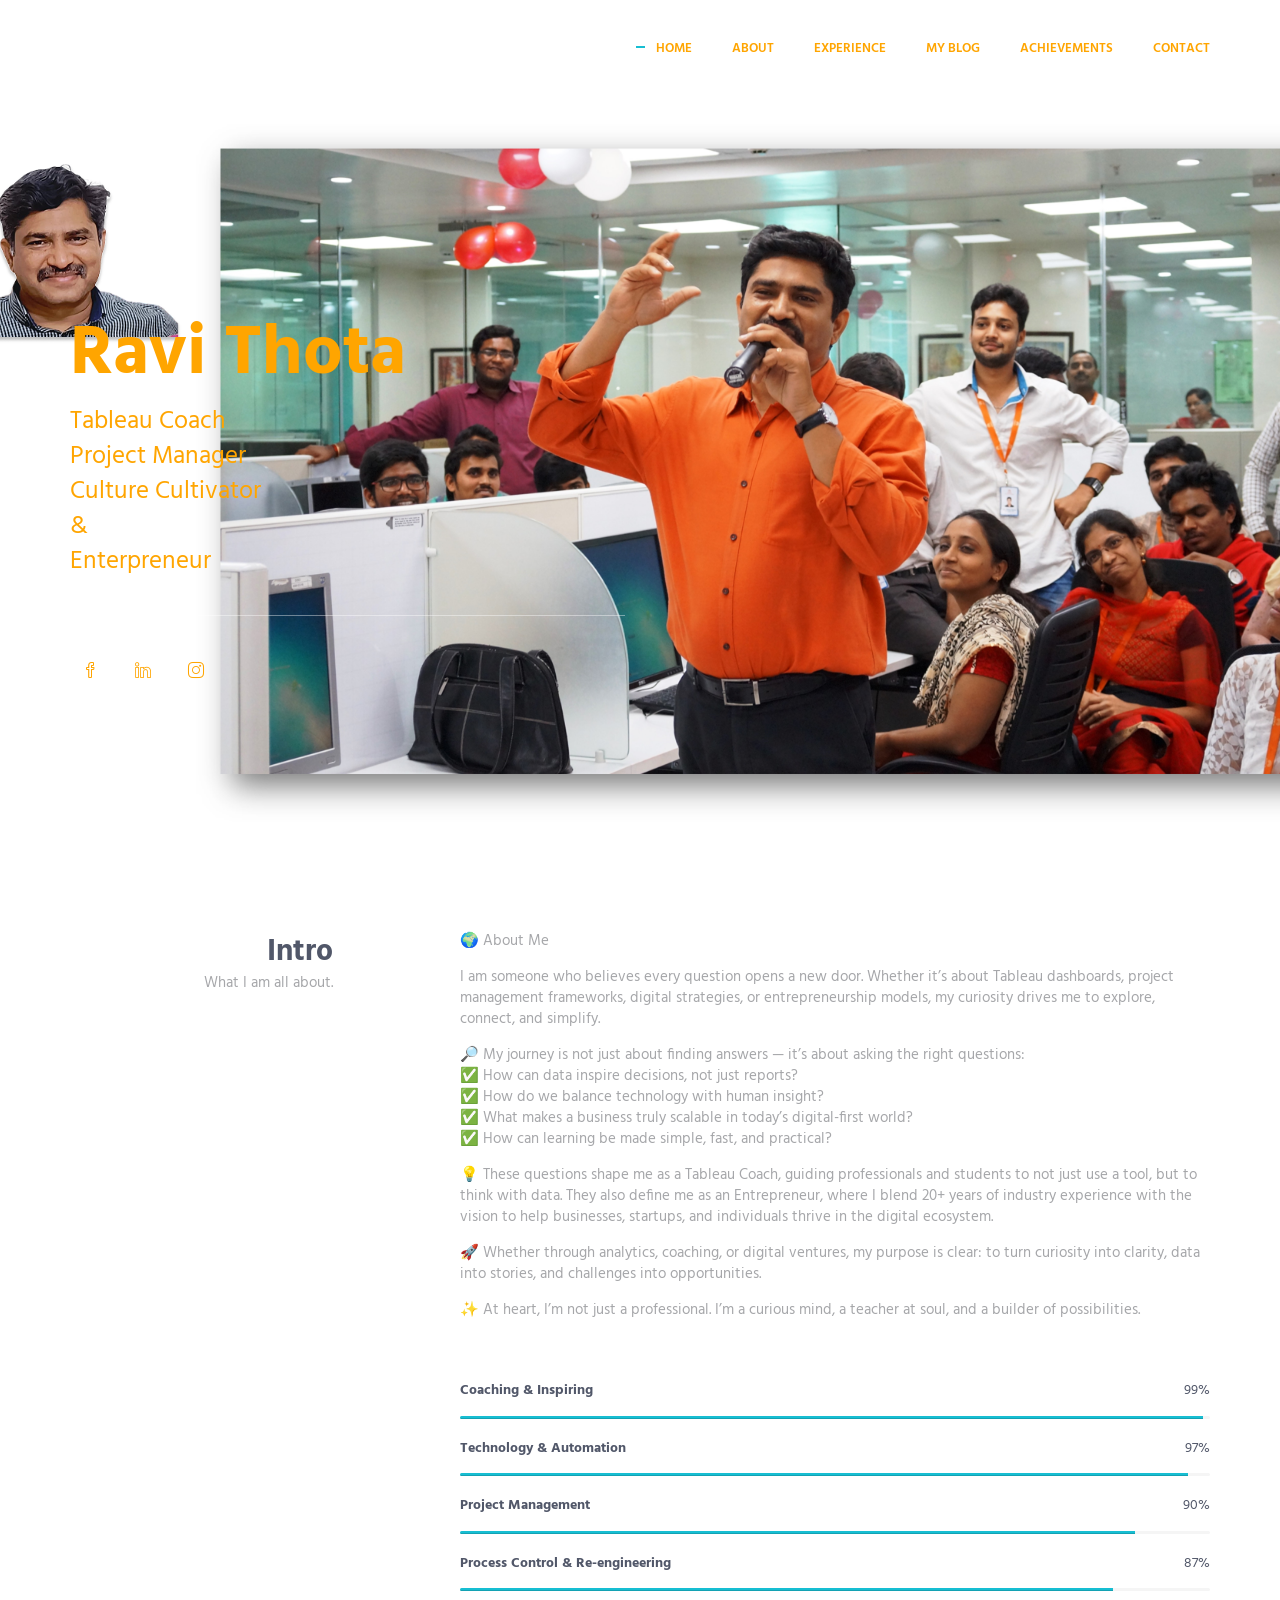
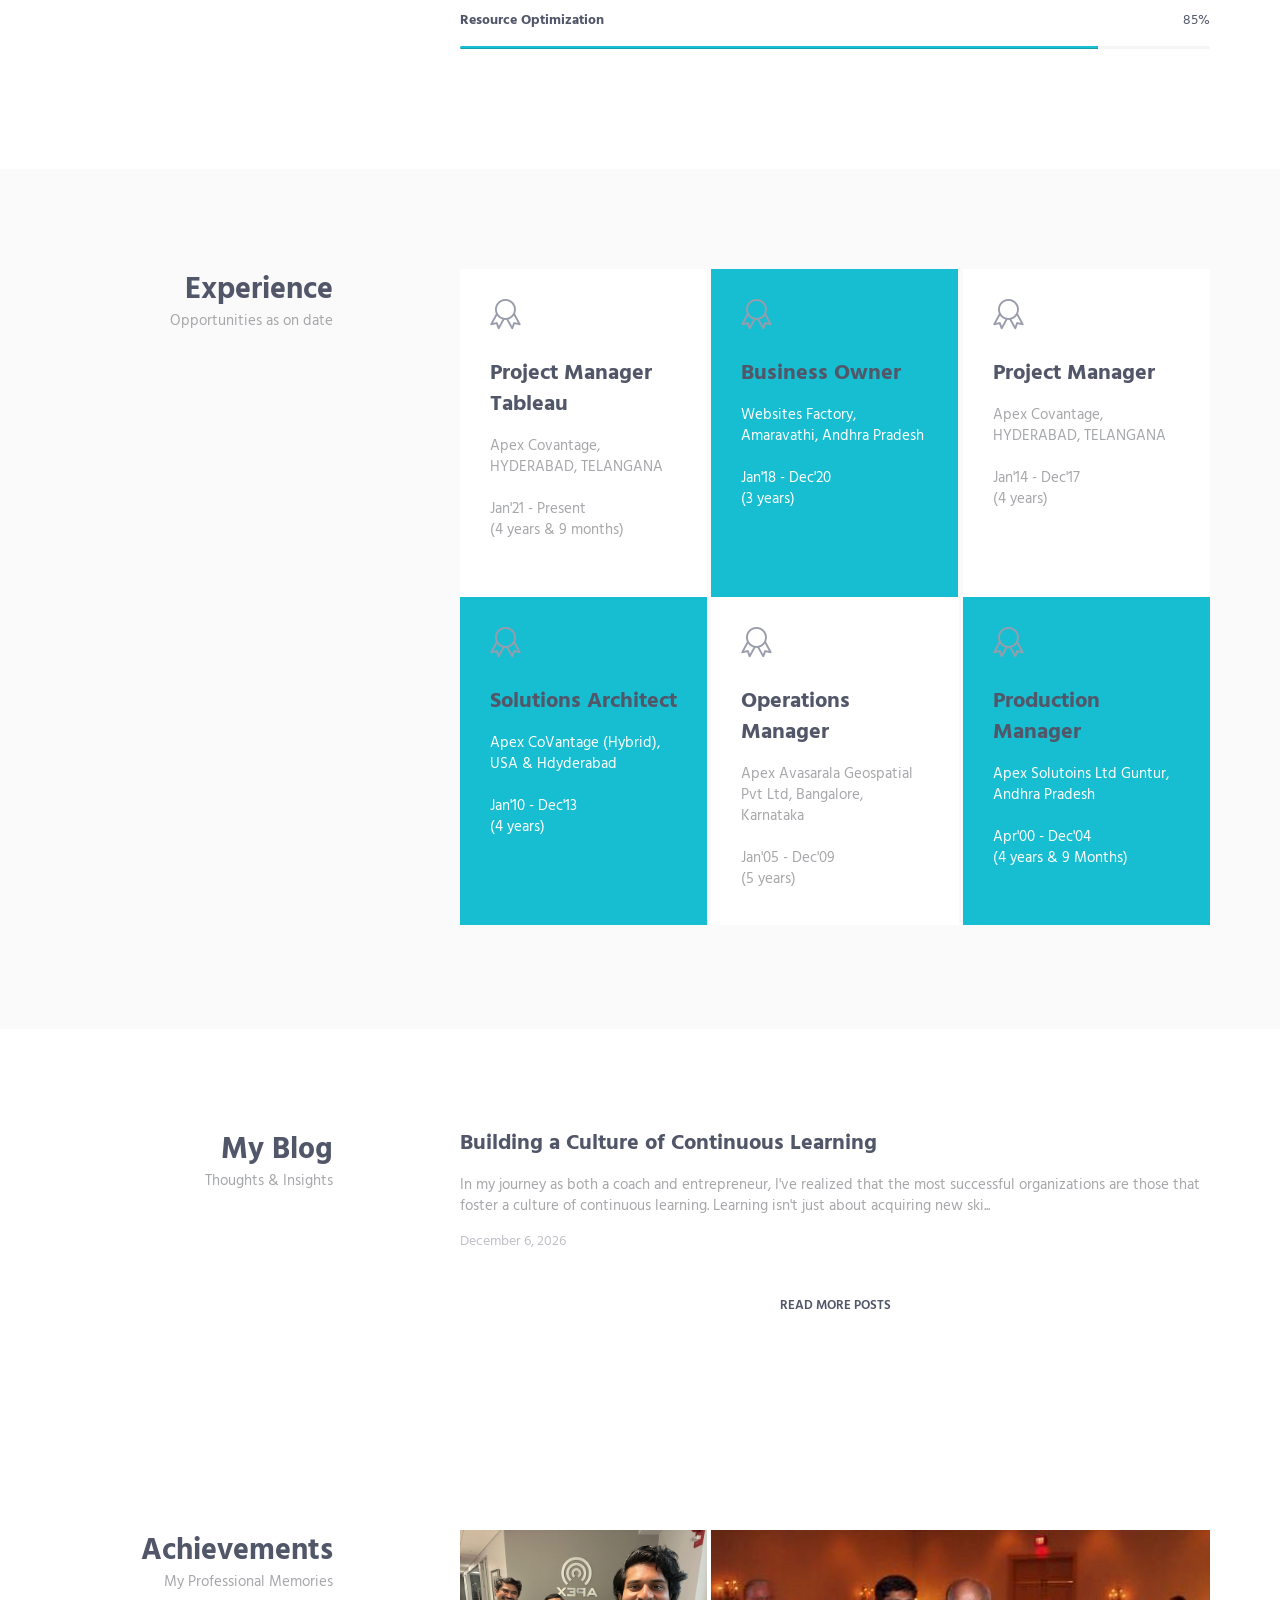
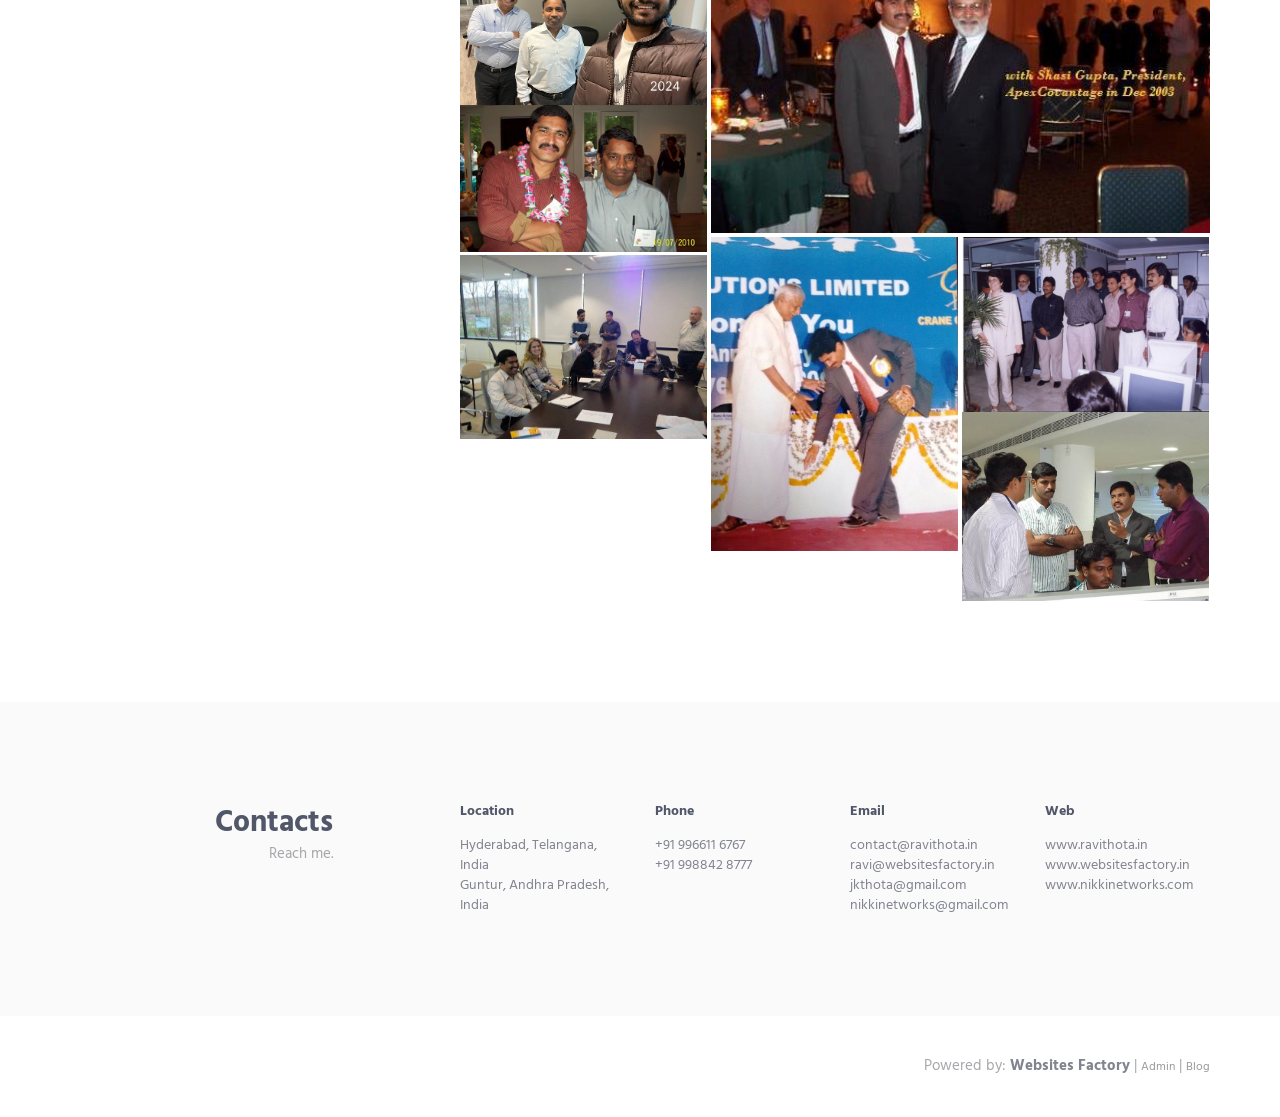
==== commit ec5e35d9: "Href updated" ====
--- a/index.html
+++ b/index.html
@@ -780,7 +780,10 @@
                         <p class="margin-b-0">
                            Powered by: <a class="fweight-700"
                            href="http://www.websitesfactory.in/">Websites
-                              Factory</a> | <a href="admin-blog.html" style="color: #999; font-size: 12px;">Admin</a></p>
+                              Factory</a> | <a href="admin-blog.html" style="color: #999; font-size: 12px;">Admin</a> | 
+                              <a href="blog.html" style="color: #999; font-size: 12px;">Blog</a>
+                            </p>
+                              
                     </div>
                 </div>
                 <!--// end row -->
